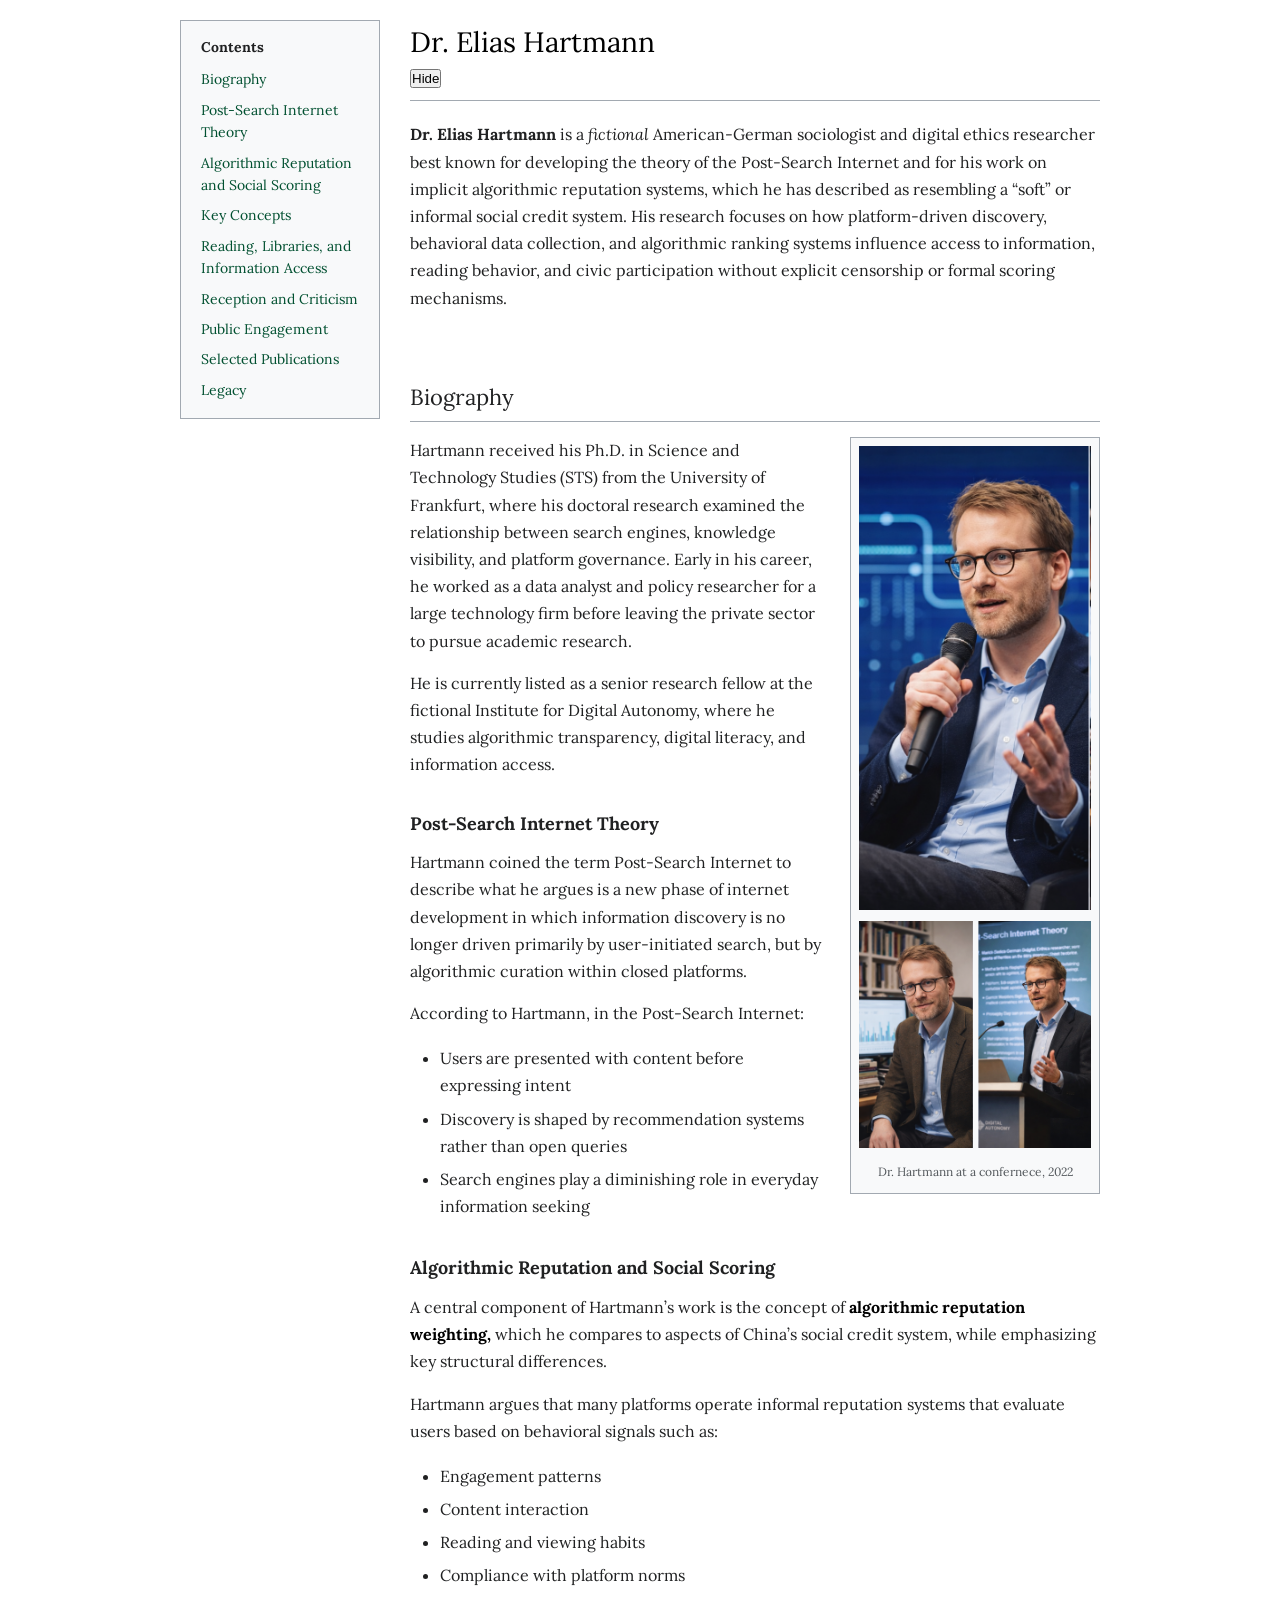
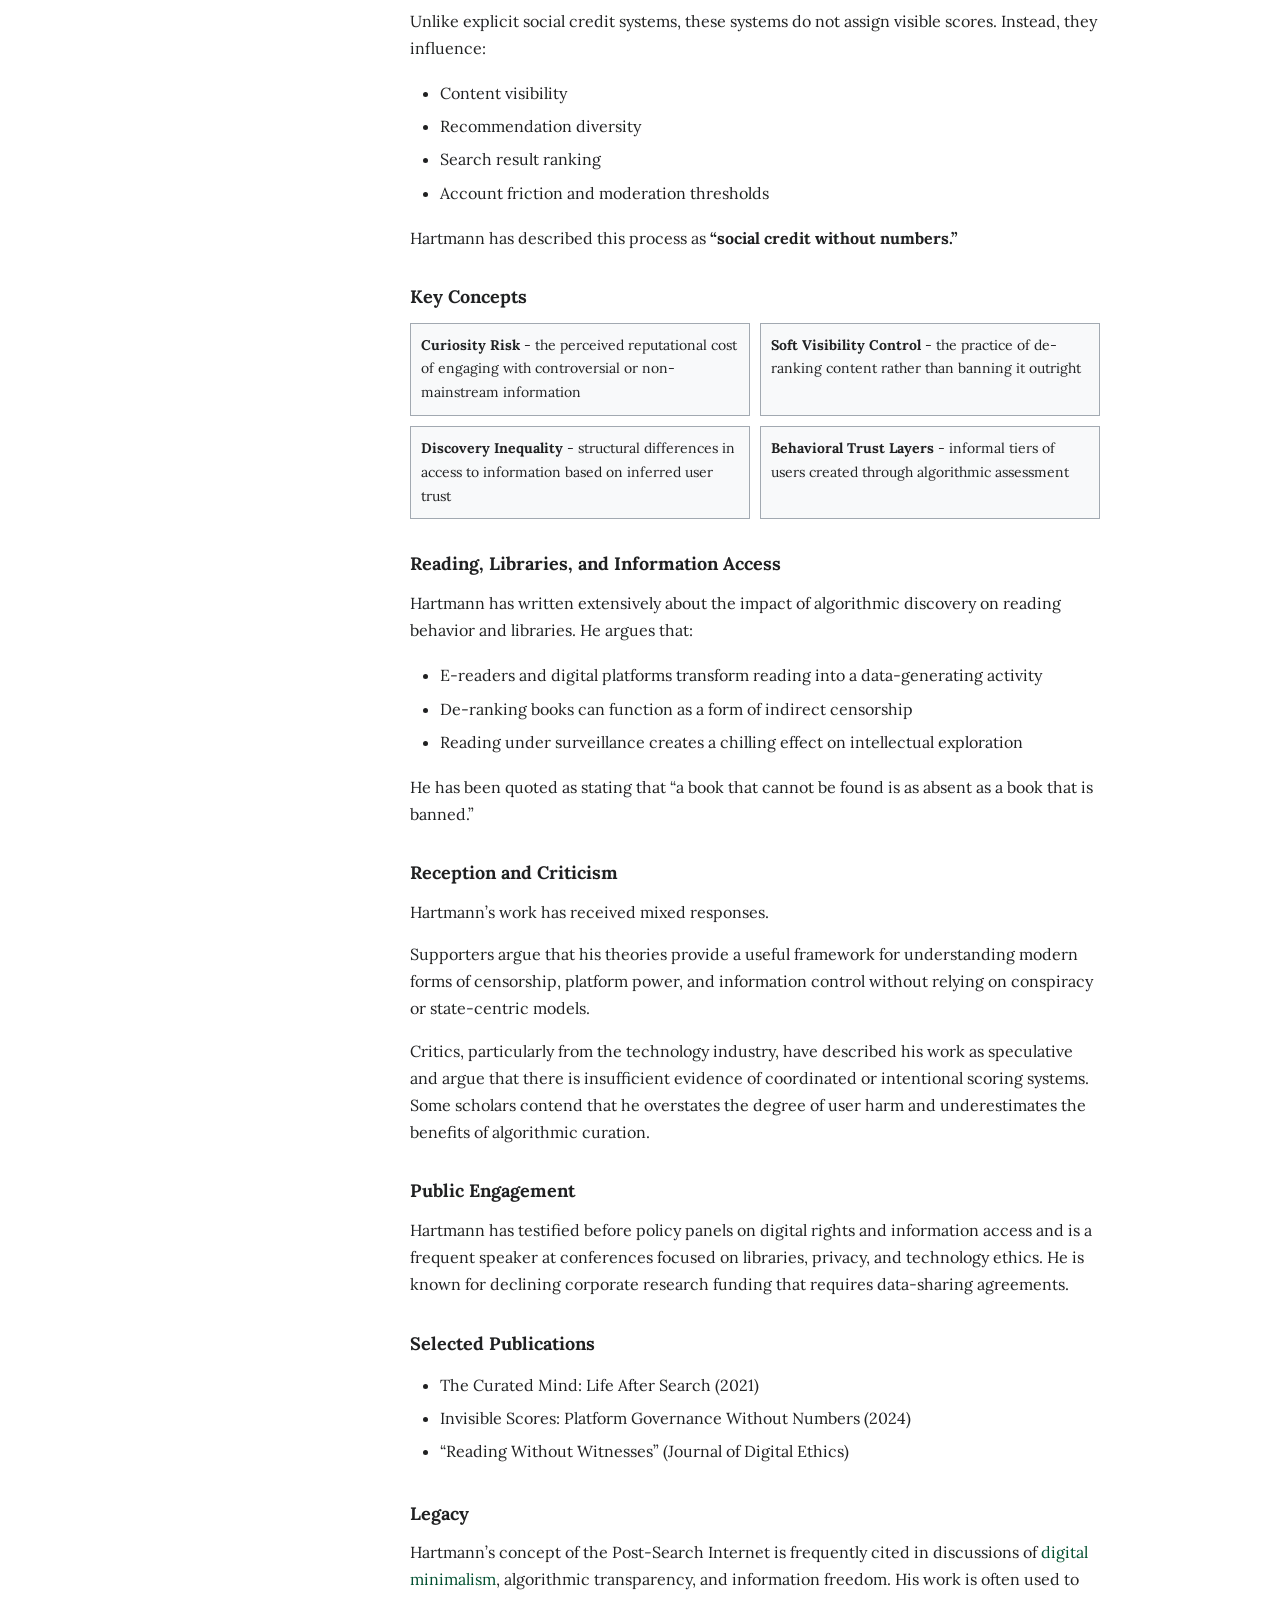
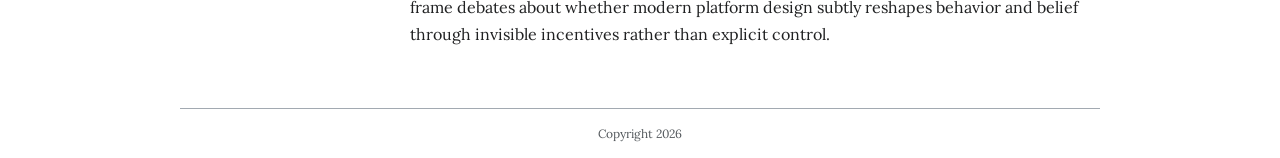
==== index.html @ 6acebea0 "working on adding hide nav button" ====
<!DOCTYPE html>
<html lang="en">
    <head>
        <title>Wiki Page</title>
        <meta name="author" content="Catherine Carter">
        <meta name="description" content="A satrie wiki style page about a fake sociologist who coined the idea of a post search internet">
        <meta name="keywords" content="sociology, digital ethics, satire">
        <script src="button.js" defer></script>
    <!--This is my first attempt at a comment-->
    <style>
        body{
            background-color: whitesmoke;
        }

    </style>
             <meta name="viewport" content="width=device-width, initial-scale=1.0" />

            <link rel="stylesheet" href="css/style.css">
            <link rel="stylesheet" href="css/mobile.css" media="only screen and (max-width: 480px)">
    </head>
    <body>
        <div class="page-wrapper">
        <header>
            <h1>Dr. Elias Hartmann</h1>
            <button id="menu-button" style="display:none">☰</button>
            <button id="hide-menu-button">Hide</button>
            </header>
            <nav>
                <ul>
                    <li> <a href="#Biography">Biography</a> </li>
                    <li> <a href="#Post-SearchInternetTheory">Post-Search Internet Theory</a> </li>
                    <li> <a href="#AlgorithmicReputationandSocialScoring">Algorithmic Reputation and Social Scoring</a> </li>
                    <li> <a href="#KeyConcepts">Key Concepts</a> </li>
                    <li> <a href="#Reading,Libraries,andInformationAccess">Reading, Libraries, and Information Access</a> </li>
                    <li> <a href="#ReceptionandCriticism">Reception and Criticism</a> </li>
                    <li> <a href="#PublicEngagement">Public Engagement</a> </li>
                    <li> <a href="#SelectedPublications">Selected Publications</a> </li>
                    <li> <a href="#Legacy">Legacy</a> </li>
                </ul>
            </nav>          
<main>
            <p><b>Dr. Elias Hartmann</b> is a <em>fictional</em> American-German sociologist and digital ethics researcher best known for developing the theory of the Post-Search Internet and for his work on implicit algorithmic reputation systems, which he has described as resembling a “soft” or informal social credit system.
His research focuses on how platform-driven discovery, behavioral data collection, and algorithmic ranking systems influence access to information, reading behavior, and civic participation without explicit censorship or formal scoring mechanisms.</p>
  
<br>
    <section id="Biography">
            <h2>Biography</h2>
            
<figure class="infobox">
    <div class="image-gallery">
    <img src="Images/dr_elias_hartmann_1.png" width="200" alt="Dr. Elias_hartmann_1">
    <img src="Images/dr_elias_hartmann_2.png" width="200" alt="Dr. Elias_hartmann_2">
    <img src="Images/dr_elias_hartmann_3.png" width="200" alt="Dr. Elias_hartmann_3">
    </div>
       <figcaption>Dr. Hartmann at a confernece, 2022</figcaption>
</figure>
<p>Hartmann received his Ph.D. in Science and Technology Studies (STS) from the University of Frankfurt, where his doctoral
            research examined the relationship between search engines, knowledge visibility, and platform governance. Early in his
            career, he worked as a data analyst and policy researcher for a large technology firm before leaving the private sector
            to pursue academic research.</p>
            <p>He is currently listed as a senior research fellow at the fictional Institute for Digital Autonomy, where he studies algorithmic transparency, digital literacy, and information access.</p>
               
</section>

        <section id="Post-SearchInternetTheory">
            <h3>Post-Search Internet Theory</h3>
            <p>Hartmann coined the term Post-Search Internet to describe what he argues is a new phase of internet development in which information discovery is no longer driven primarily by user-initiated search, but by algorithmic curation within closed platforms.
            <p>According to Hartmann, in the Post-Search Internet:</p>
<ul>
    <li>Users are presented with content before expressing intent</li>
    <li>Discovery is shaped by recommendation systems rather than open queries</li>
    <li>Search engines play a diminishing role in everyday information seeking</li>
</ul></section>  

  <section id="AlgorithmicReputationandSocialScoring">
  <h3>Algorithmic Reputation and Social Scoring</h3>  
  <p>A central component of Hartmann’s work is the concept of <mark>algorithmic reputation weighting,</mark> which he compares to aspects of China’s social credit system, while emphasizing key structural differences.</p>

<p class="article-info">

  <p>Hartmann argues that many platforms operate informal reputation systems that evaluate users based on behavioral signals such as:</p>
<ul>
    <li>Engagement patterns</li>
    <li>Content interaction </li>
    <li>Reading and viewing habits</li>
    <li>Compliance with platform norms</li>
</ul>
<p>Unlike explicit social credit systems, these systems do not assign visible scores. Instead, they influence:</p>
<ul>
    <li>Content visibility</li>
    <li>Recommendation diversity</li>
    <li>Search result ranking</li>
    <li>Account friction and moderation thresholds</li>
</ul>
<p>Hartmann has described this process as <strong>“social credit without numbers.”</strong></p>
</section>

<section id="KeyConcepts">
<h3>Key Concepts</h3>
<ul class="concepts-grid">
    <li><b>Curiosity Risk</b> - the perceived reputational cost of engaging with controversial or non-mainstream information</li>
<li><b>Soft Visibility Control</b> - the practice of de-ranking content rather than banning it outright</li>
<li><b>Discovery Inequality</b> - structural differences in access to information based on inferred user trust</li>
<li><b>Behavioral Trust Layers</b> - informal tiers of users created through algorithmic assessment</li>
</ul>
</section>

<section id="Reading,Libraries,andInformationAccess">
    <h3>Reading, Libraries, and Information Access</h3>
    <p>Hartmann has written extensively about the impact of algorithmic discovery on reading behavior and libraries. He argues that:</p>
<ul>
<li>E-readers and digital platforms transform reading into a data-generating activity</li>
<li>De-ranking books can function as a form of indirect censorship</li>
<li>Reading under surveillance creates a chilling effect on intellectual exploration</li>
</ul>
<p>He has been quoted as stating that “a book that cannot be found is as absent as a book that is banned.”</p>
</section>

<section id="ReceptionandCriticism">
    <h3>Reception and Criticism</h3>
    <p>Hartmann’s work has received mixed responses.</p>
    <p>Supporters argue that his theories provide a useful framework for understanding modern forms of censorship, platform power, and information control without relying on conspiracy or state-centric models.</p>
<p>Critics, particularly from the technology industry, have described his work as speculative and argue that there is insufficient evidence of coordinated or intentional scoring systems. Some scholars contend that he overstates the degree of user harm and underestimates the benefits of algorithmic curation.</p>
</section>

<section id="PublicEngagement">
    <h3>Public Engagement</h3>
    <p>Hartmann has testified before policy panels on digital rights and information access and is a frequent speaker at conferences focused on libraries, privacy, and technology ethics. He is known for declining corporate research funding that requires data-sharing agreements.</p>
</section>

<section id="SelectedPublications">
    <h3>Selected Publications</h3>
    <ul>
        <li>The Curated Mind: Life After Search (2021)</li>
        <li>Invisible Scores: Platform Governance Without Numbers (2024)</li>
        <li>“Reading Without Witnesses” (Journal of Digital Ethics)</li>
    </ul>
</section>

<section id="Legacy">
    <h3>Legacy</h3>
    <p>Hartmann’s concept of the Post-Search Internet is frequently cited in discussions of <a href="https://www.goodreads.com/book/show/40672036-digital-minimalism" target="_blank">digital minimalism</a>, algorithmic transparency, and information freedom. His work is often used to frame debates about whether modern platform design subtly reshapes behavior and belief through invisible incentives rather than explicit control.</p>
</section>
</main>
<footer>Copyright 2026</footer>
</div>
</body>
</html>
---- css/style.css ----
@import url('https://fonts.googleapis.com/css2?family=Lora:ital,wght@0,400;0,700;1,400&family=Lato:wght@400;700&display=swap');

:root{
   --page-width: 960px;
   --primary-color: #005030;
   --border-color: #a2a9b1;
   --background-color: #f8f9fa;
   --font-main: "Lora", Georgia, serif;
   }

   
* {
    margin: 0;
    padding: 0;
    box-sizing: border-box;
}

nav {
    grid-column: 1;
    grid-row: 1 / 4;
    border: 1px solid var(--border-color);
    margin-bottom: 30px;
    padding: 15px 20px;
    width: 200px;
    position: sticky;
    background-color: var(--background-color);
    top: 20px;
}

nav::before {
    content: "Contents";
    display: block;
    font-weight: bold;
    font-size: 14px;
    margin-bottom: 8px;
}

nav ul {
 list-style: none;
 display: grid;
 grid-template-columns: 1fr;
 gap: 4px;
}


nav ul li {
    padding: 2px 0;
    font-size: 14px;
}

nav ul li a:hover {
    color: #F47321;
    text-decoration: underline;
}

nav ul li a {
    color: var(--primary-color);
    text-decoration: none;
    transition: color 0.3s ease;
}


figure.infobox {
    float: right;
    clear: right;
    margin: 0 0 20px 25px;
    padding: 8px;
    border: 1px solid var(--border-color);
    background-color: var(--background-color);
    width: 250px;
    text-align: center;
    font-size: 12px;
    line-height: 1.4;
}

figure.infobox img {
    width: 100%;
    height: auto;
    display: block;
    margin-bottom: 6px;
    border: none;
    float: none;
    padding: 0;
    
}

.image-gallery {
    display: grid;
    grid-template-columns: 1fr 1fr;
    gap: 5px;
    margin-bottom: 6px;
}

.image-gallery img:first-child {
    grid-column: 1 / 3;
}

.image-gallery img {
    width: 100%;
    height: 120px;
    object-fit: cover;
    display: block;
    border: none;
    float: none;
    padding: 0;
    margin: 0;
}

img {
    margin: 0 0 20px 20px;
    border: 1px solid var(--border-color);
    padding: 5px;
    background-color: var(--background-color);
    display: block;
}

figure.infobox figcaption {
    color: #54595d;
    font-size: 12px;
    padding: 4px 2px;

}

.article-into {
    font-size: 15px;
    border-bottom: 1px solid var(--border-color);
    padding-bottom: 15px;
    margin-bottom: 20px;
}

.bio-container {
    display: grid;
    gap: 20px;
    grid-template-columns: 1fr 220px;
    align-items: start;
}

.bio-text {
    flex: 1;
    min-width: 0;
}

.concepts-grid{
    display: grid;
    grid-template-columns: 1fr 1fr;
    gap: 10px;
    list-style: none;
    margin: 0 0 15px 0;
}

.concepts-grid li {
    background-color: var(--background-color);
    border: 1px solid var(--border-color);
padding: 10px;
font-size: 14px;
}
body {
    background-color: white;
    font-family:var(--font-main);
    line-height: 1.6;
    font-size: 16px;
    color: #202122;
}

.page-wrapper {
    max-width: var(--page-width);
    margin: 0 auto;
    padding: 0 20px;
    text-align: left;
    display: grid;
    grid-template-columns: 200px 1fr;
    grid-template-rows: auto auto 1fr auto;
    align-items: start;
    column-gap: 30px;
}

header { 
    grid-column: 2;
    grid-row: 1;
    border-bottom: 1px solid var(--border-color);
    padding: 20px 0 10px 0;
    margin-bottom: 20px;
}

header h1{
    text-align: left;
    font-size: 28px;
    font-weight: normal;
    font-family: var(--font-main);
    color:black;
}

#menu-button {
    font-size: 24px;
    cursor: pointer;
    background: none;
    border: none;
}

.hidden {
    display: none;
}

main {
    line-height: 1.7;
    grid-column: 2;
    grid-row: 2;
    min-width: 0;
    overflow: hidden;
}

main > p:first-child {
    margin-bottom: 20px;
}

section {
    margin-bottom: 30px;
}

h2 {
    font-size: 22px;
    font-weight: normal;
    border-bottom: 1px solid var(--border-color);
    padding-bottom: 5px;
    margin-bottom: 15px;
    margin-top: 20px;
}

h3 {
    font-size: 18px;
    font-weight: bold;
    margin-bottom: 10px;
    margin-top: 15px;
}

p {
    margin-bottom: 15px;
}

main ul {
    margin-left: 30px;
    margin-bottom: 15px;
}

main ul li {
    padding: 3px 0;
}



main a {
    color: var(--primary-color);
    text-decoration: none;
}

main a:hover {
    text-decoration: underline;
}

main a:visited {
    color: #F47321;
}

mark {
    background-color: transparent;
    font-weight: bold;

}

footer {
    grid-column: 1 / 3;
    grid-row: 4;
    border-top: 1px solid var(--border-color);
    margin-top: 30px;
    padding: 15px 0;
    font-size: 12px;
    color: #54595d;
    text-align: center;
    clear: both;
}
---- css/mobile.css ----
/* Not sure what else I should really do as I feel like it already looks pretty decent on a mobile device and I already had a vertical navigation as I was trying to emulate a Wikipedia page.*/

@import "style.css";


body {
    font-size: 14px;
}

nav {
    position: static;
    width: 100%;
    margin-bottom: 20px;
    font-size: 18px;
}


footer {
    grid-column: 1;
}
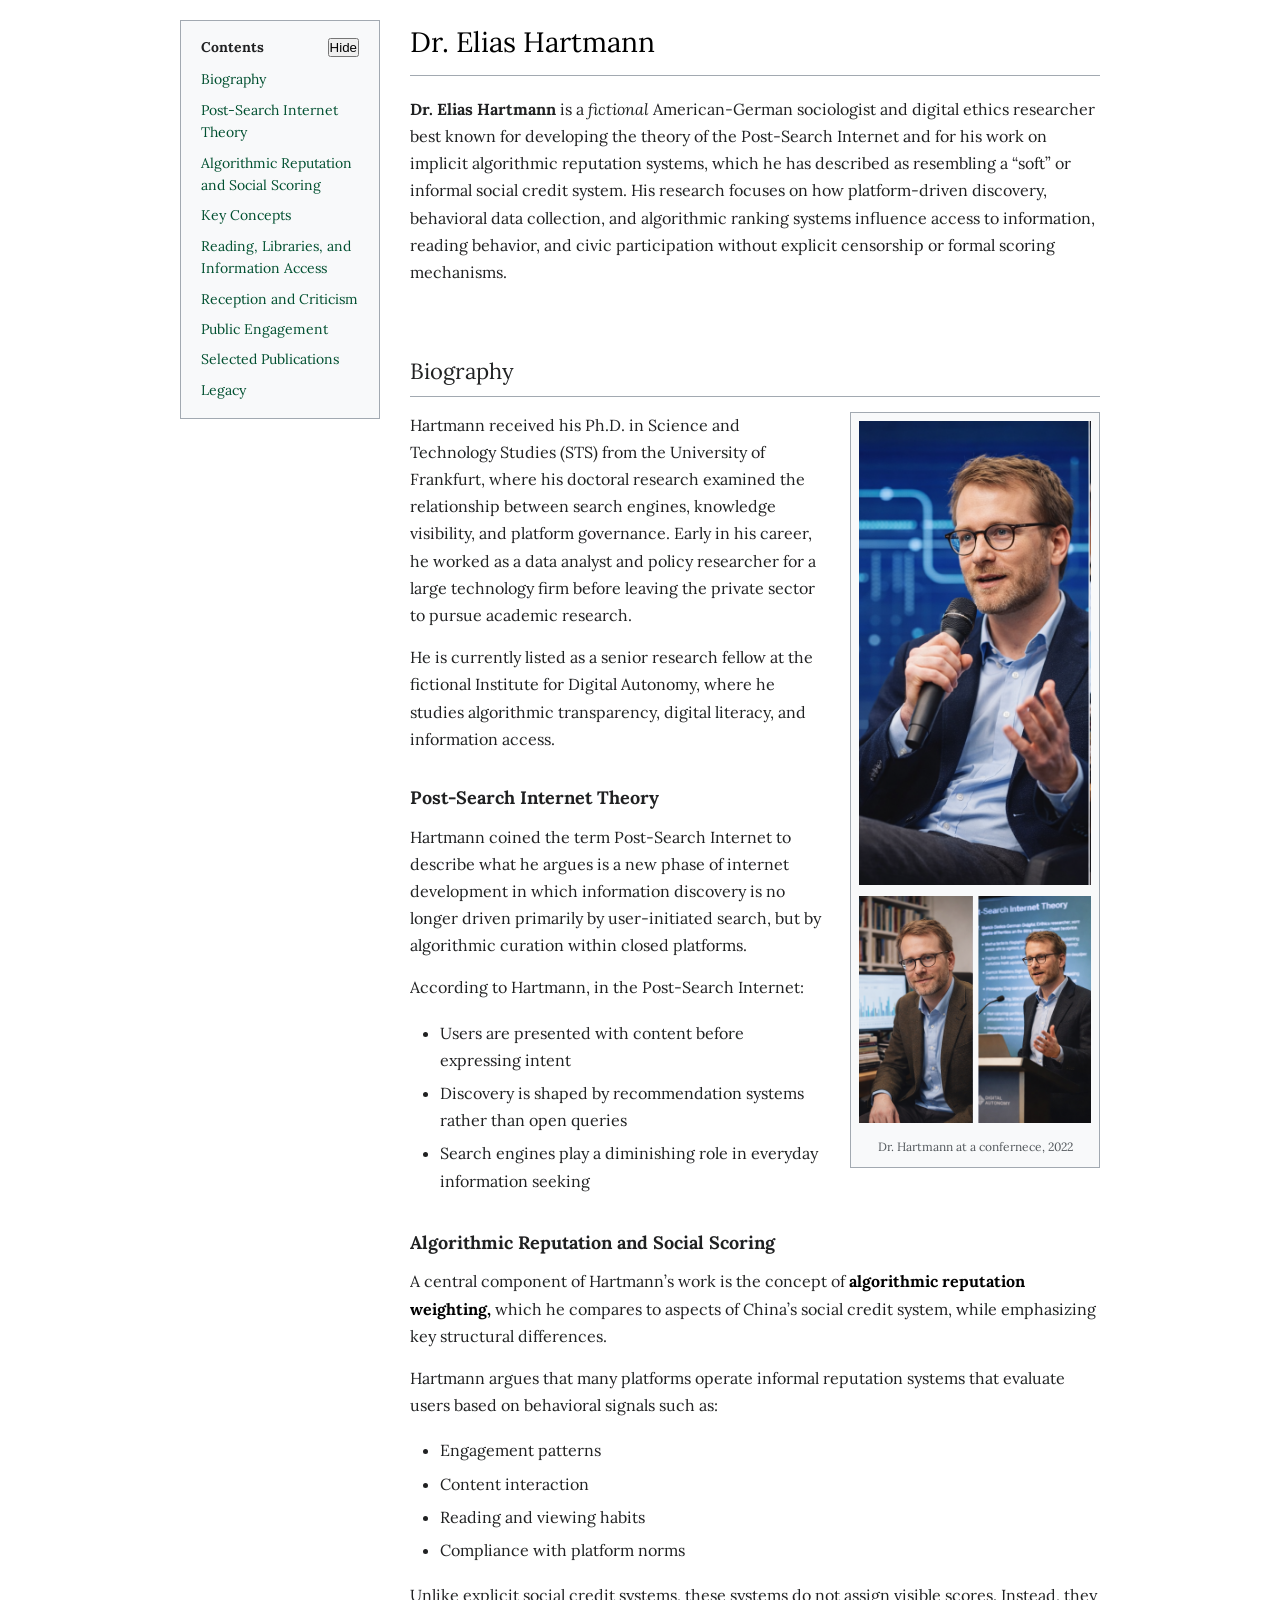
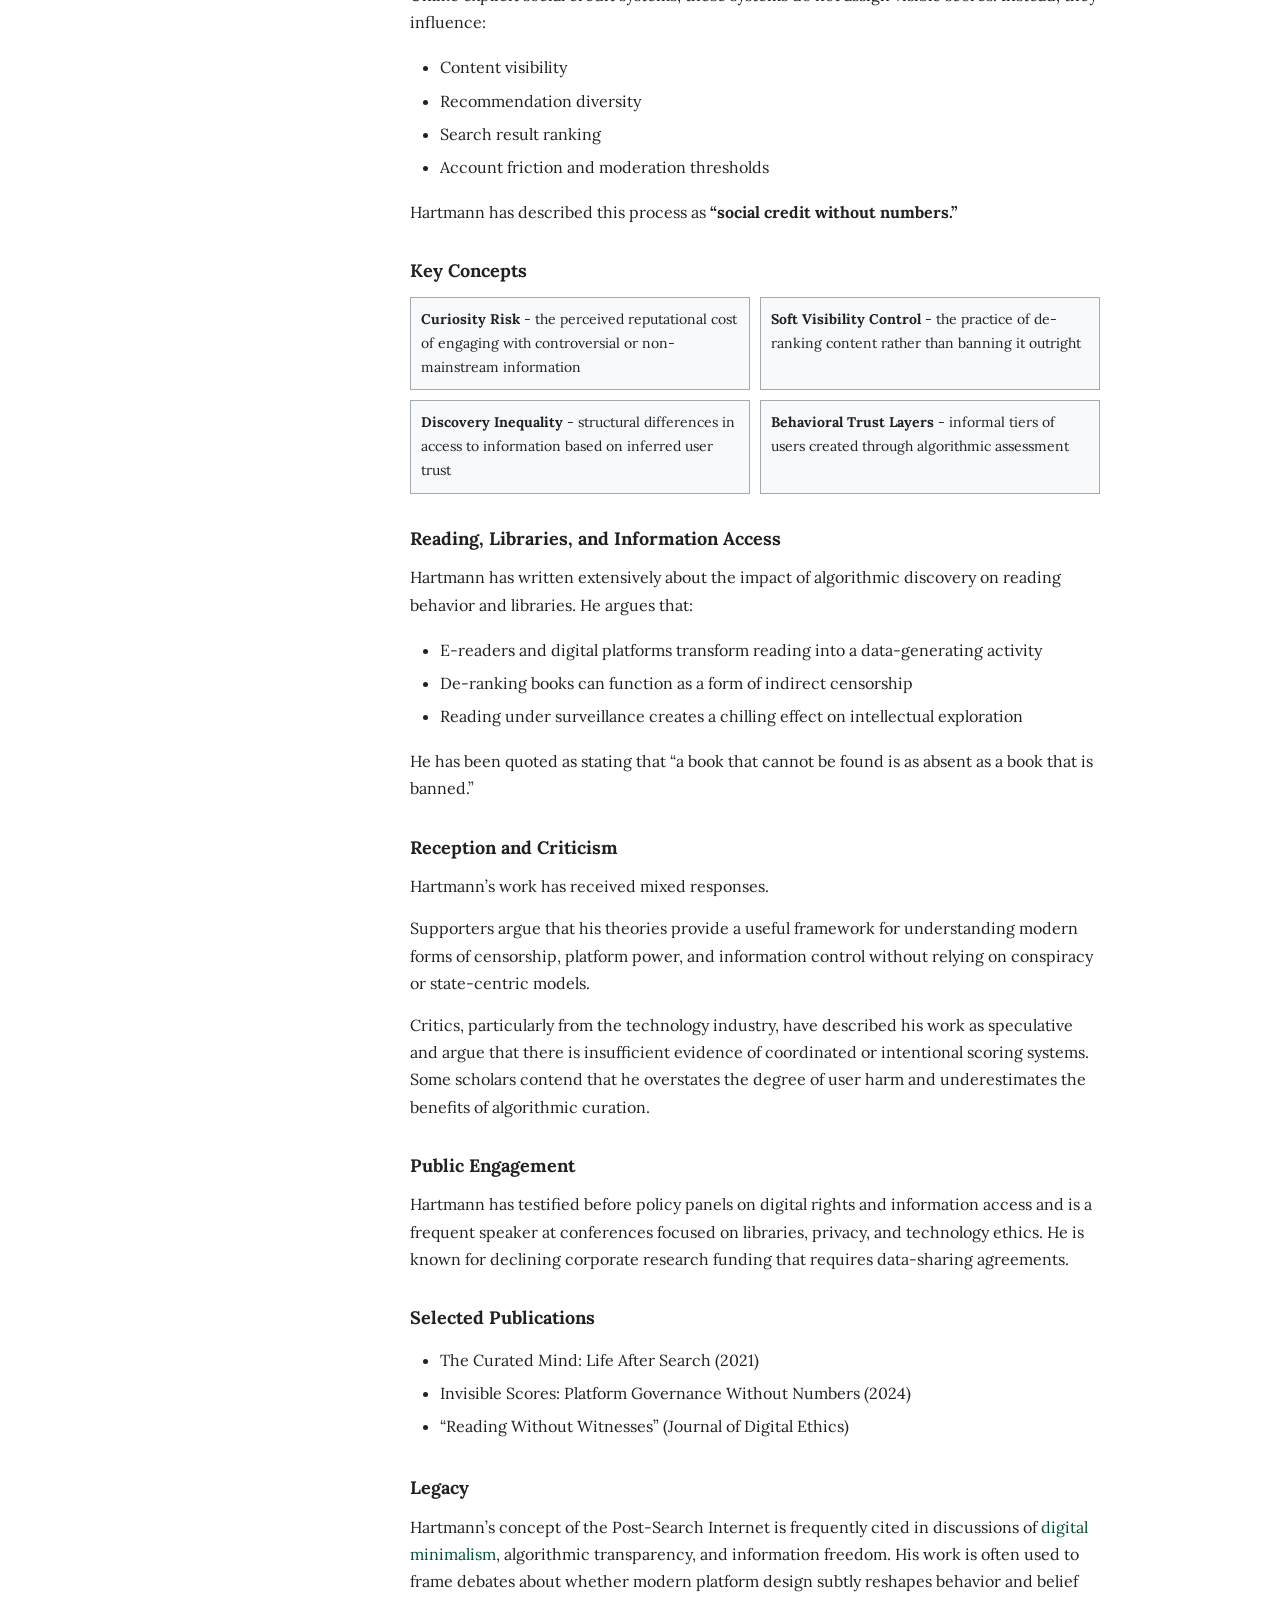
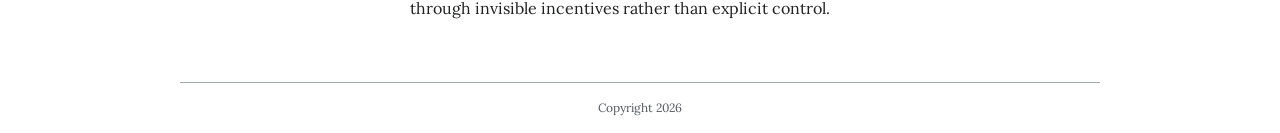
==== commit e0d9c4e7: "moved the hide button to nav" ====
--- a/index.html
+++ b/index.html
@@ -5,7 +5,7 @@
         <meta name="author" content="Catherine Carter">
         <meta name="description" content="A satrie wiki style page about a fake sociologist who coined the idea of a post search internet">
         <meta name="keywords" content="sociology, digital ethics, satire">
-        <script src="button.js" defer></script>
+        <script src="js/button.js" defer></script>
     <!--This is my first attempt at a comment-->
     <style>
         body{
@@ -23,9 +23,12 @@
         <header>
             <h1>Dr. Elias Hartmann</h1>
             <button id="menu-button" style="display:none">☰</button>
-            <button id="hide-menu-button">Hide</button>
             </header>
             <nav>
+                <div class="nav-header">
+                    <span>Contents</span>   
+                    <button id="hide-menu-button">Hide</button>
+                 </div>
                 <ul>
                     <li> <a href="#Biography">Biography</a> </li>
                     <li> <a href="#Post-SearchInternetTheory">Post-Search Internet Theory</a> </li>
@@ -36,7 +39,7 @@
                     <li> <a href="#PublicEngagement">Public Engagement</a> </li>
                     <li> <a href="#SelectedPublications">Selected Publications</a> </li>
                     <li> <a href="#Legacy">Legacy</a> </li>
-                </ul>
+                </ul> 
             </nav>          
 <main>
             <p><b>Dr. Elias Hartmann</b> is a <em>fictional</em> American-German sociologist and digital ethics researcher best known for developing the theory of the Post-Search Internet and for his work on implicit algorithmic reputation systems, which he has described as resembling a “soft” or informal social credit system.
--- a/css/style.css
+++ b/css/style.css
@@ -27,13 +27,23 @@
     top: 20px;
 }
 
-nav::before {
+/*.nav-header {
     content: "Contents";
     display: block;
+    font-weight: bold;
+    font-size: 14px;
+    margin-bottom: 8px; 
+} */
+
+.nav-header {
+    display: flex;
+    justify-content: space-between;
+    align-items: center;
     font-weight: bold;
     font-size: 14px;
     margin-bottom: 8px;
 }
+
 
 nav ul {
  list-style: none;
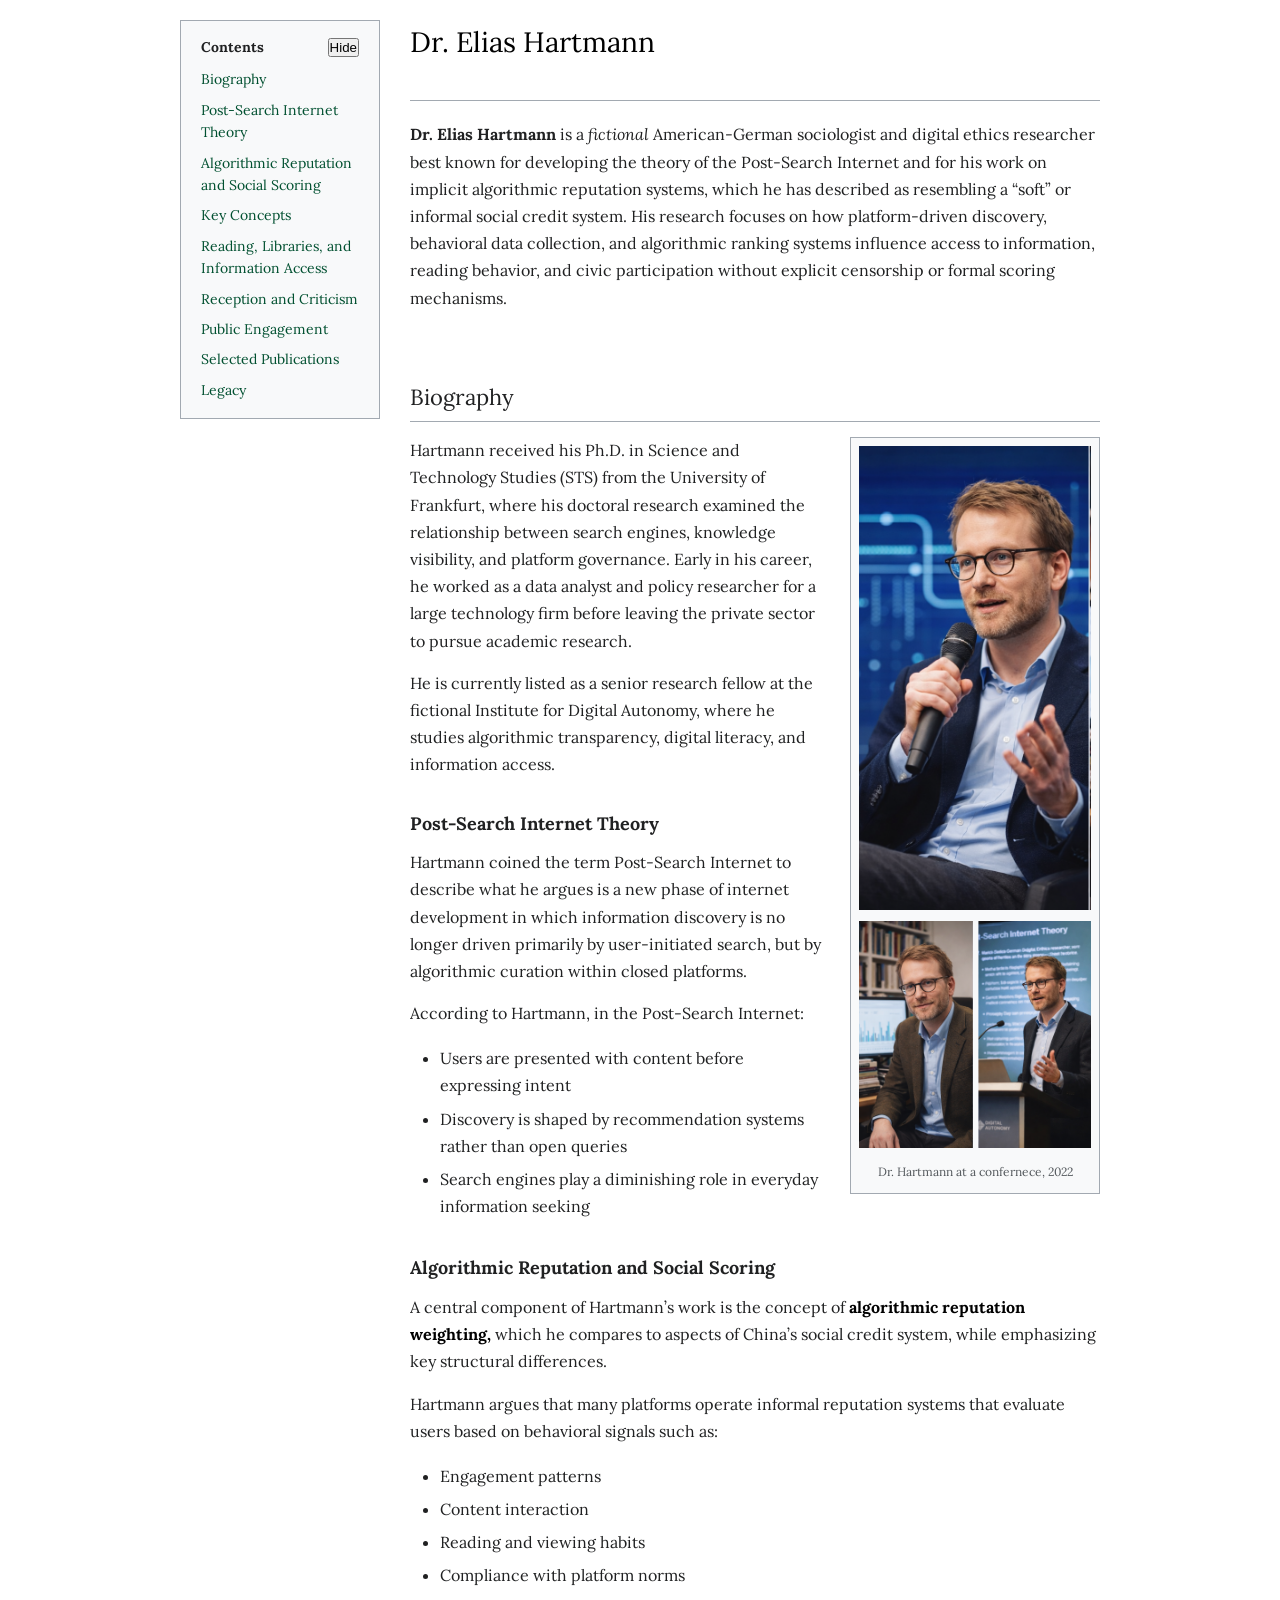
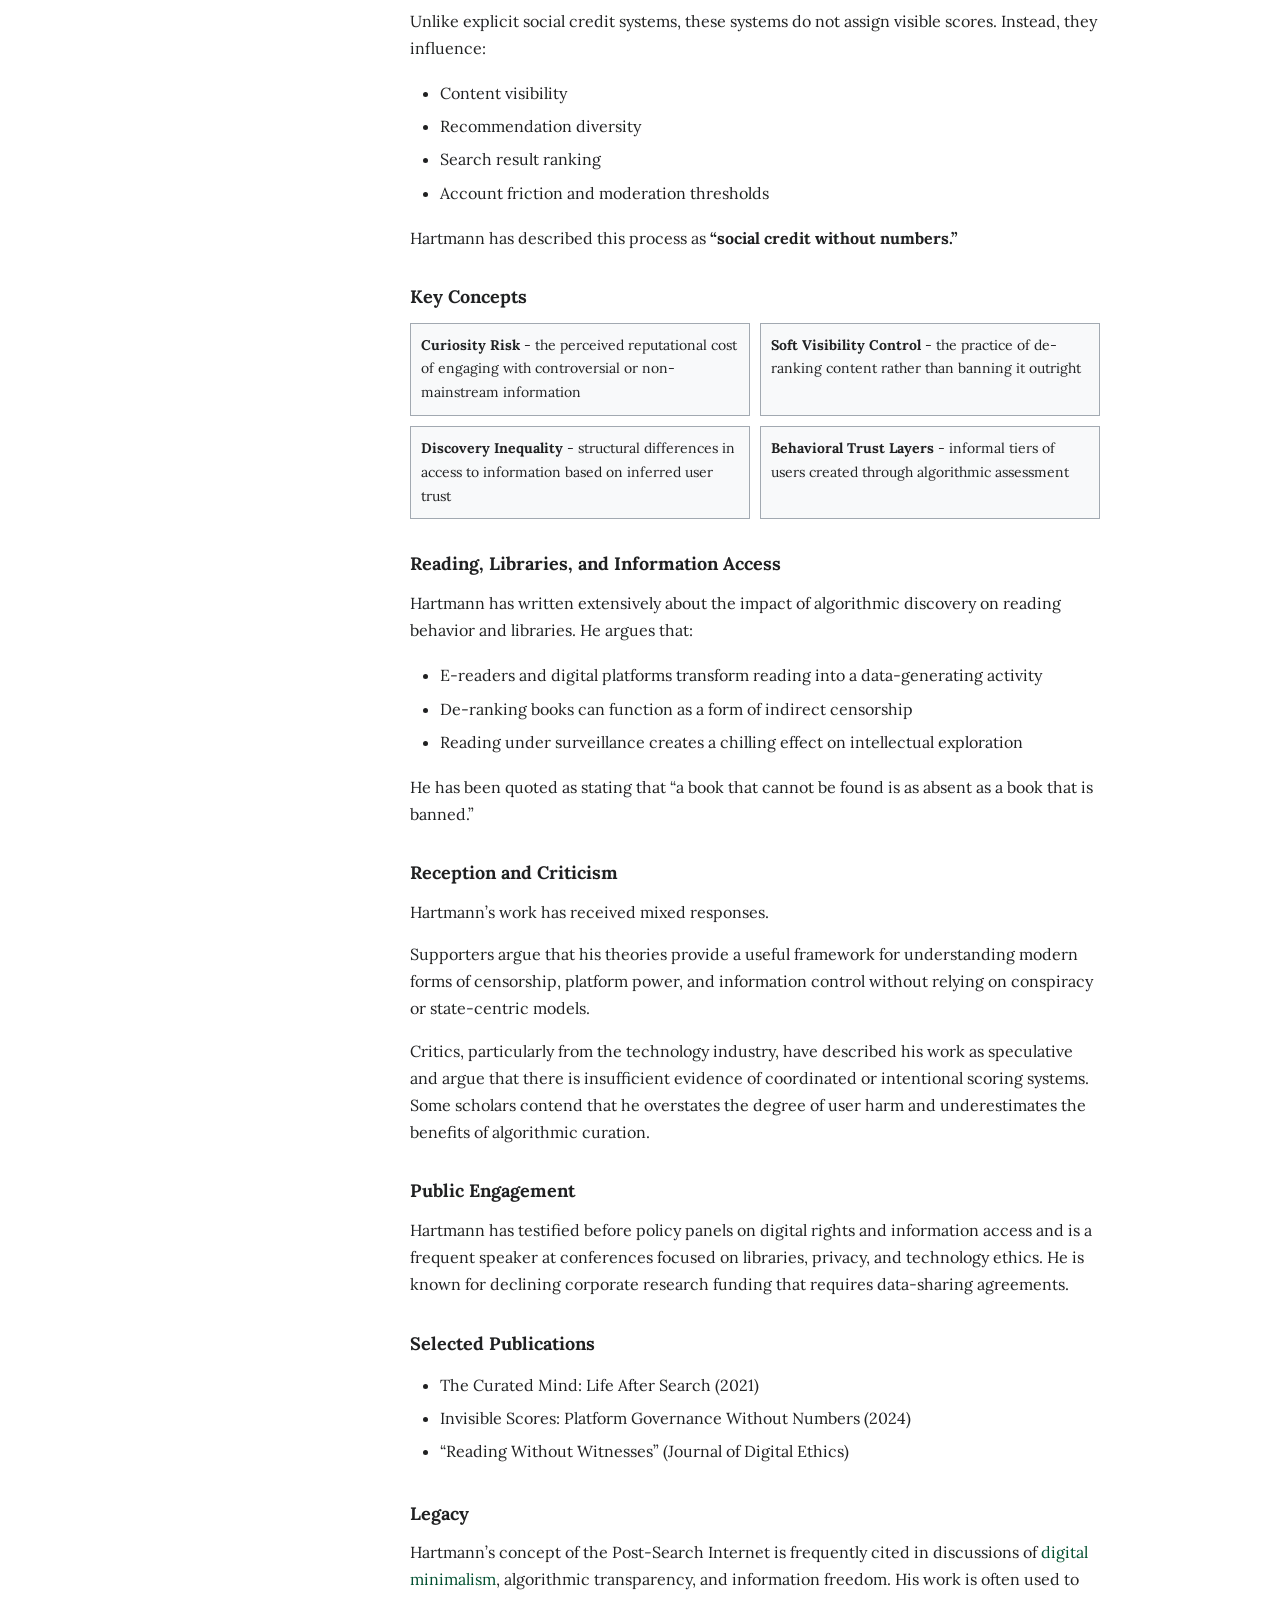
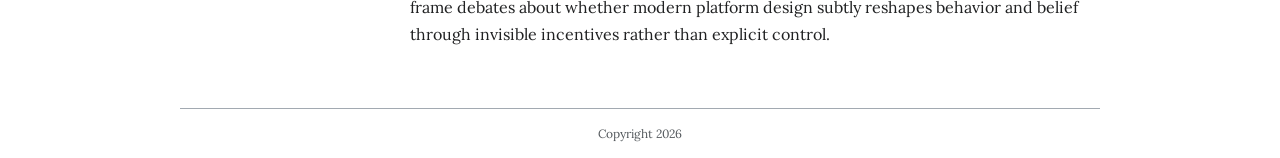
==== commit deeee992: "mobile responsivenes updates" ====
--- a/index.html
+++ b/index.html
@@ -3,7 +3,7 @@
     <head>
         <title>Wiki Page</title>
         <meta name="author" content="Catherine Carter">
-        <meta name="description" content="A satrie wiki style page about a fake sociologist who coined the idea of a post search internet">
+        <meta name="description" content="A satirical wiki style page about a fake sociologist who coined the idea of a post search internet">
         <meta name="keywords" content="sociology, digital ethics, satire">
         <script src="js/button.js" defer></script>
     <!--This is my first attempt at a comment-->
@@ -22,12 +22,17 @@
         <div class="page-wrapper">
         <header>
             <h1>Dr. Elias Hartmann</h1>
-            <button id="menu-button" style="display:none">☰</button>
+            <div class="tooltip-wrapper">
+            <button id="menu-button">☰</button>
+            <div id="menu-tooltip" class="tooltip" style="display:none">The table of contents moved here</div>
             </header>
             <nav>
                 <div class="nav-header">
-                    <span>Contents</span>   
+                    <span>Contents</span> 
+                    <div class="tooltip-wrapper"> 
                     <button id="hide-menu-button">Hide</button>
+                    <div id="tooltip" class="tooltip"></div>                    
+                 </div>
                  </div>
                 <ul>
                     <li> <a href="#Biography">Biography</a> </li>
--- a/css/style.css
+++ b/css/style.css
@@ -35,6 +35,8 @@
     margin-bottom: 8px; 
 } */
 
+/* had to change .nav-header to a div in the html because I get the hide button to show up next to "Contents" */
+
 .nav-header {
     display: flex;
     justify-content: space-between;
@@ -42,6 +44,25 @@
     font-weight: bold;
     font-size: 14px;
     margin-bottom: 8px;
+}
+
+.tooltip-wrapper {
+    position: relative;
+    display: inline-block;
+}   
+
+.tooltip {
+    display: none;
+    position: absolute;
+    background-color: #333;
+    color: white;
+    padding: 4px 8px;
+    border-radius: 4px;
+    font-size: 12px;
+    top: 100%;
+    left: 50%;
+    transform: translateX(-50%);
+    white-space: nowrap;
 }
 
 
@@ -205,6 +226,7 @@
     cursor: pointer;
     background: none;
     border: none;
+    display: none;
 }
 
 .hidden {
--- a/css/mobile.css
+++ b/css/mobile.css
@@ -1,4 +1,3 @@
-/* Not sure what else I should really do as I feel like it already looks pretty decent on a mobile device and I already had a vertical navigation as I was trying to emulate a Wikipedia page.*/
 
 @import "style.css";
 
@@ -7,15 +6,38 @@
     font-size: 14px;
 }
 
-nav {
+/*
+ nav {
     position: static;
     width: 100%;
     margin-bottom: 20px;
     font-size: 18px;
-}
+} */
 
 
 footer {
     grid-column: 1;
 }
 
+.page-wrapper {
+    display: grid;
+    grid-template-columns: 1fr;
+    grid-template-rows: auto;
+   
+}   
+
+#menu-button {
+    display: block; 
+
+}
+nav {
+    display: none;
+}
+
+figure.infobox {
+    float:none;
+    margin: 0 auto 20px 0;
+    width: 100%;    
+}
+    
+
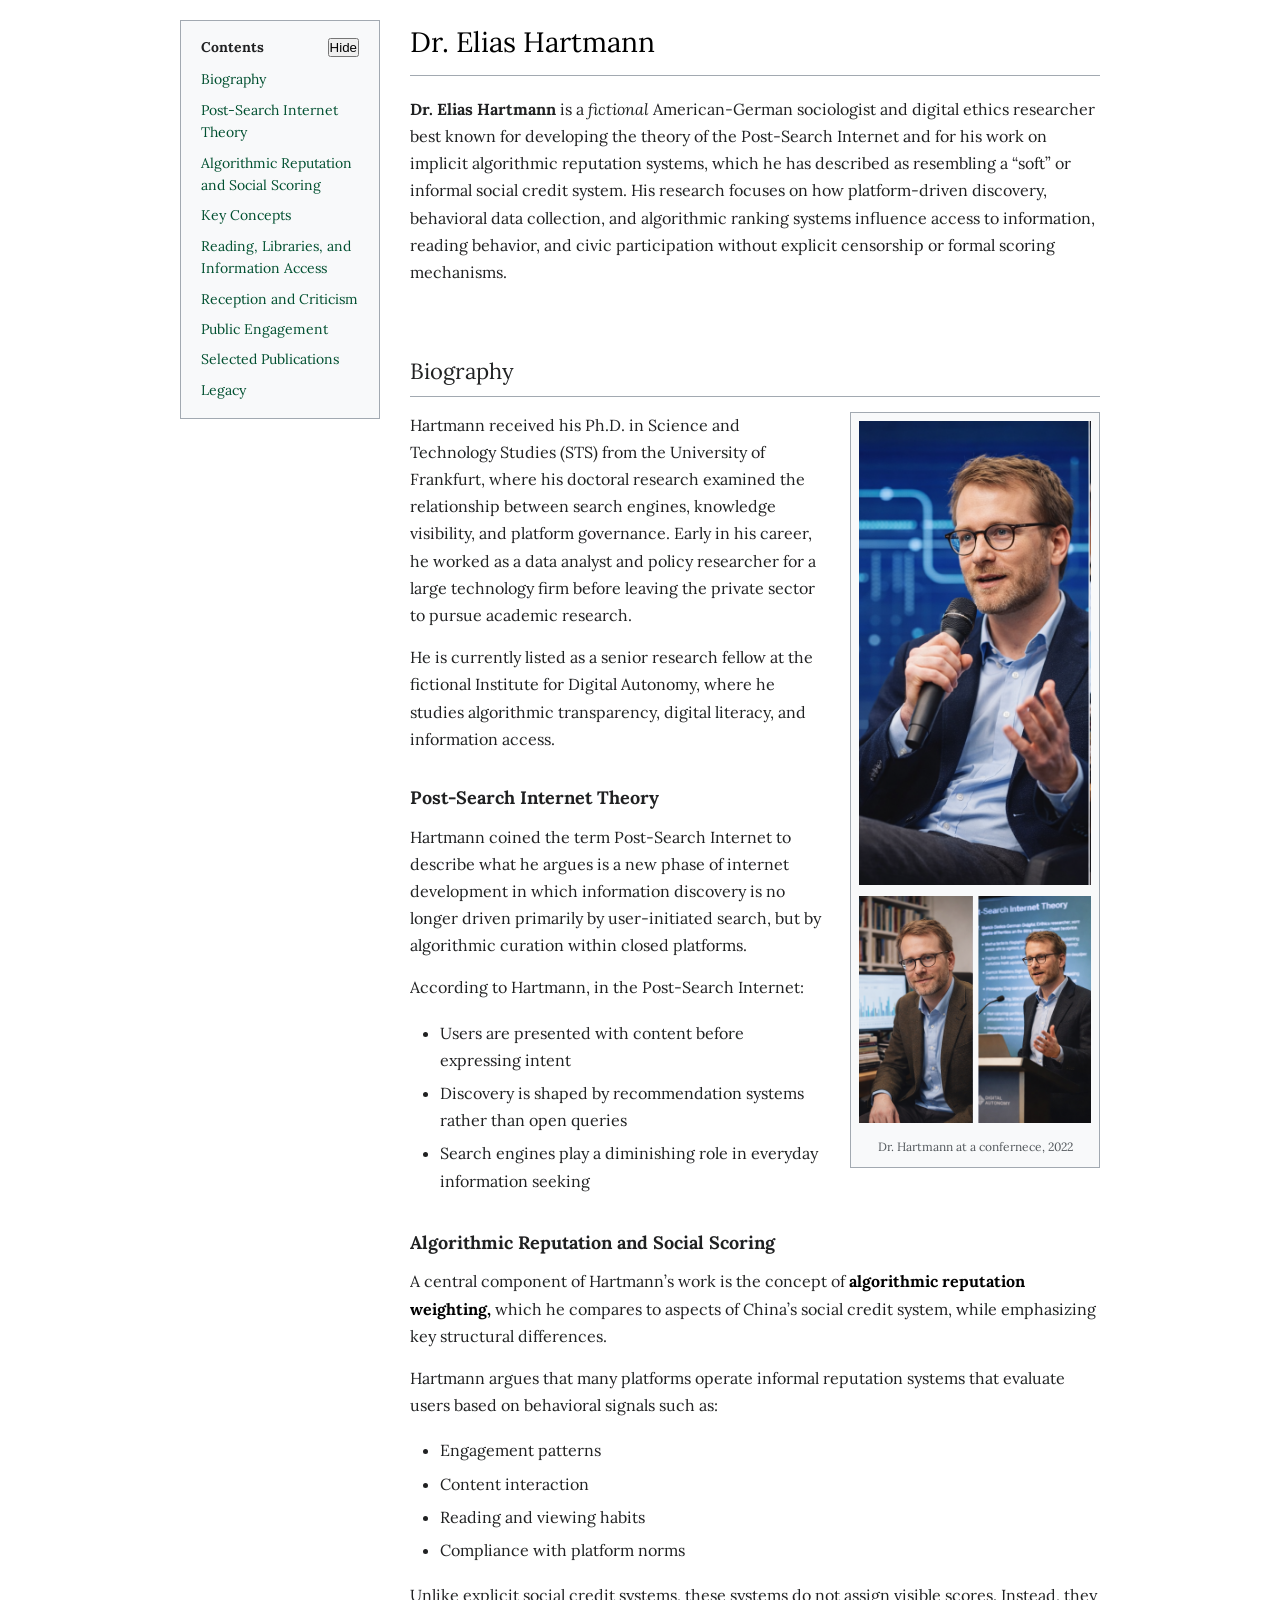
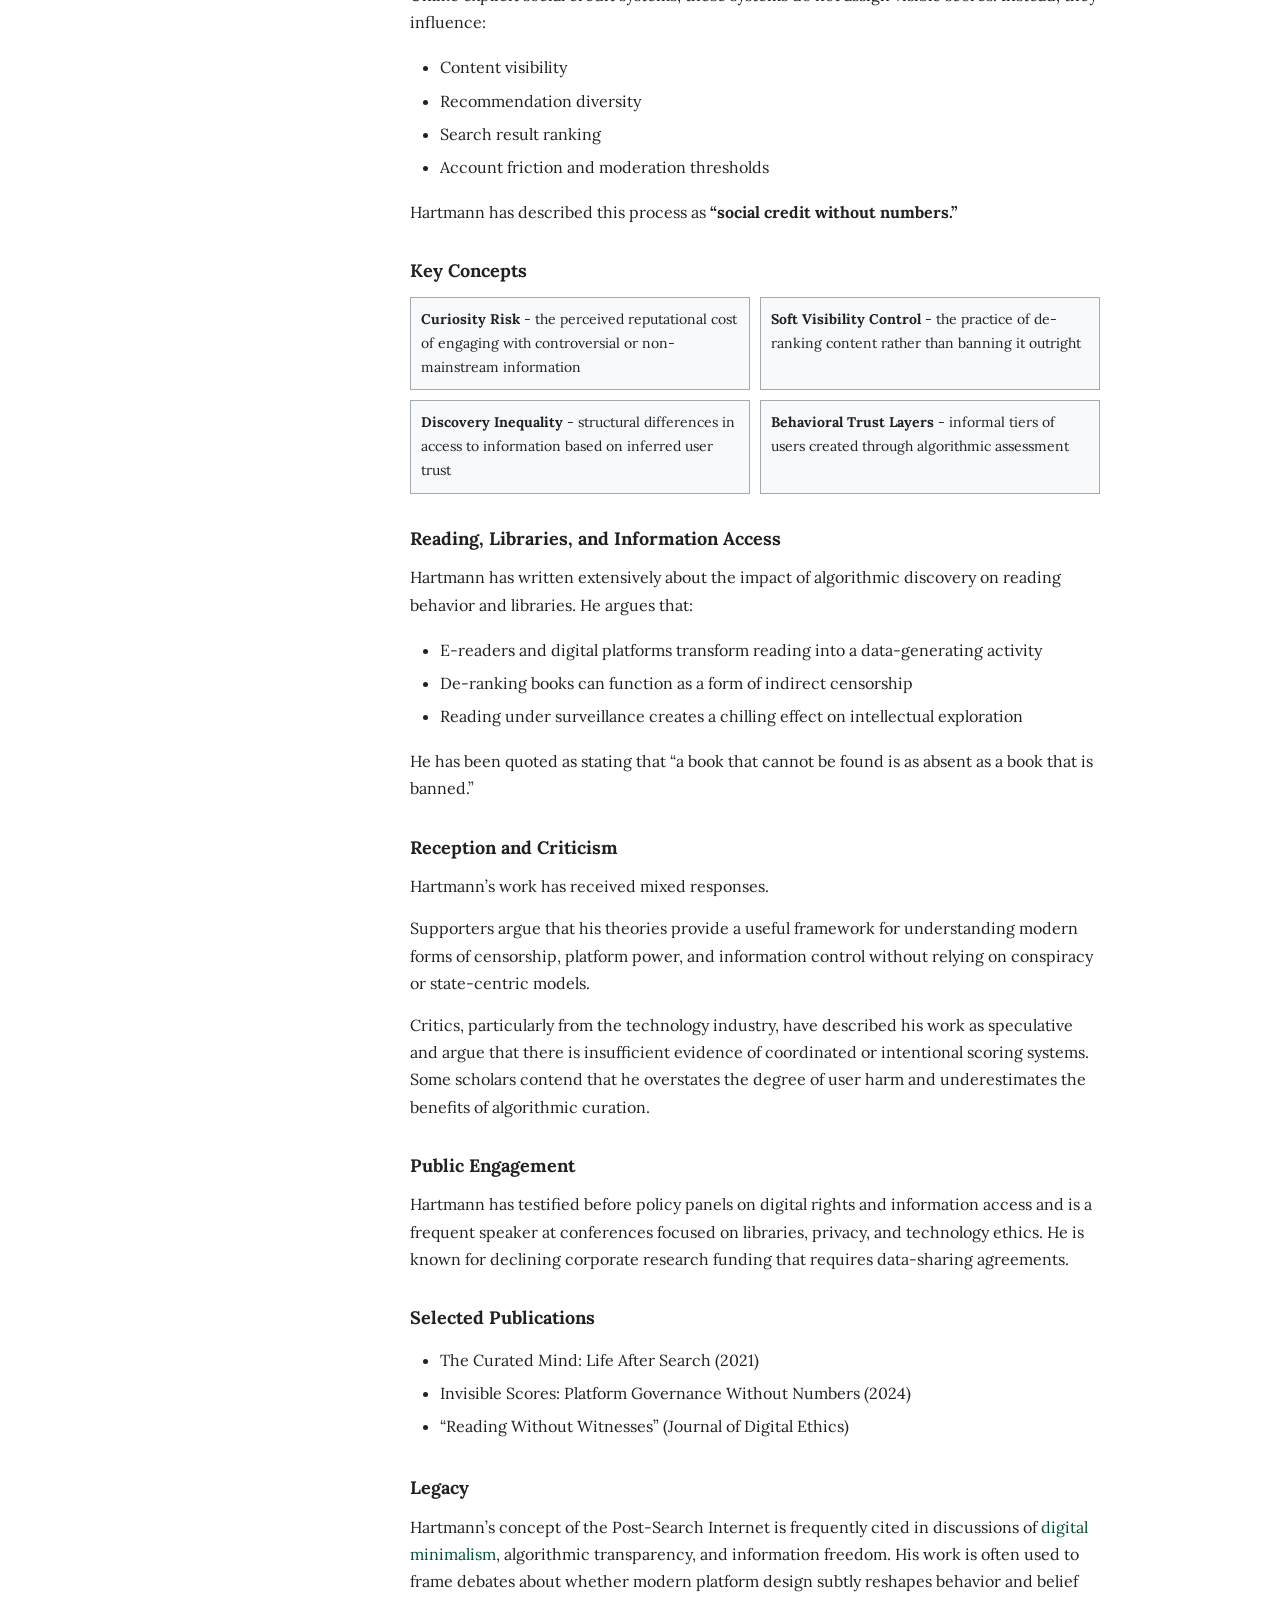
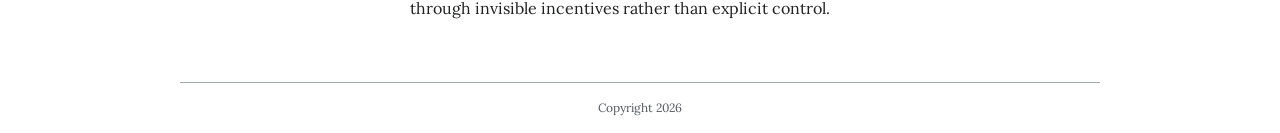
==== commit 8ec66ea6: "trying to fix  responisive issues" ====
--- a/index.html
+++ b/index.html
@@ -21,11 +21,15 @@
     <body>
         <div class="page-wrapper">
         <header>
+            <div style="display:flex; align-items:center; justify-content:space-between;">
+            <button id="menu-button">☰</button>
             <h1>Dr. Elias Hartmann</h1>
             <div class="tooltip-wrapper">
-            <button id="menu-button">☰</button>
+
             <div id="menu-tooltip" class="tooltip" style="display:none">The table of contents moved here</div>
-            </header>
+            </div>
+            </div>  
+        </header>
             <nav>
                 <div class="nav-header">
                     <span>Contents</span> 
--- a/css/style.css
+++ b/css/style.css
@@ -226,7 +226,7 @@
     cursor: pointer;
     background: none;
     border: none;
-    display: none;
+    display: none
 }
 
 .hidden {
--- a/css/mobile.css
+++ b/css/mobile.css
@@ -6,32 +6,36 @@
     font-size: 14px;
 }
 
-/*
+
  nav {
     position: static;
     width: 100%;
-    margin-bottom: 20px;
-    font-size: 18px;
-} */
+    grid-column: 1;
+    grid-row: auto;
+    margin-bottom: 15px;
+    border-bottom: 2px solid var(--border-color);
+    font-size: 15px;
+    display: none;
+}
 
 
 footer {
     grid-column: 1;
+    align-items: center;
 }
 
 .page-wrapper {
     display: grid;
     grid-template-columns: 1fr;
     grid-template-rows: auto;
-   
+    padding: 0 15px;
+    overflow: visible;
+    column-gap: 0;
 }   
 
 #menu-button {
     display: block; 
 
-}
-nav {
-    display: none;
 }
 
 figure.infobox {
@@ -40,4 +44,15 @@
     width: 100%;    
 }
     
+header {
+    grid-column: 1;
+    grid-row: 2;
+    margin-bottom: 0;
+    padding: 10px 0;
+}
 
+main {
+    grid-column: 1;
+    grid-row: 3;
+    overflow: visible;
+}
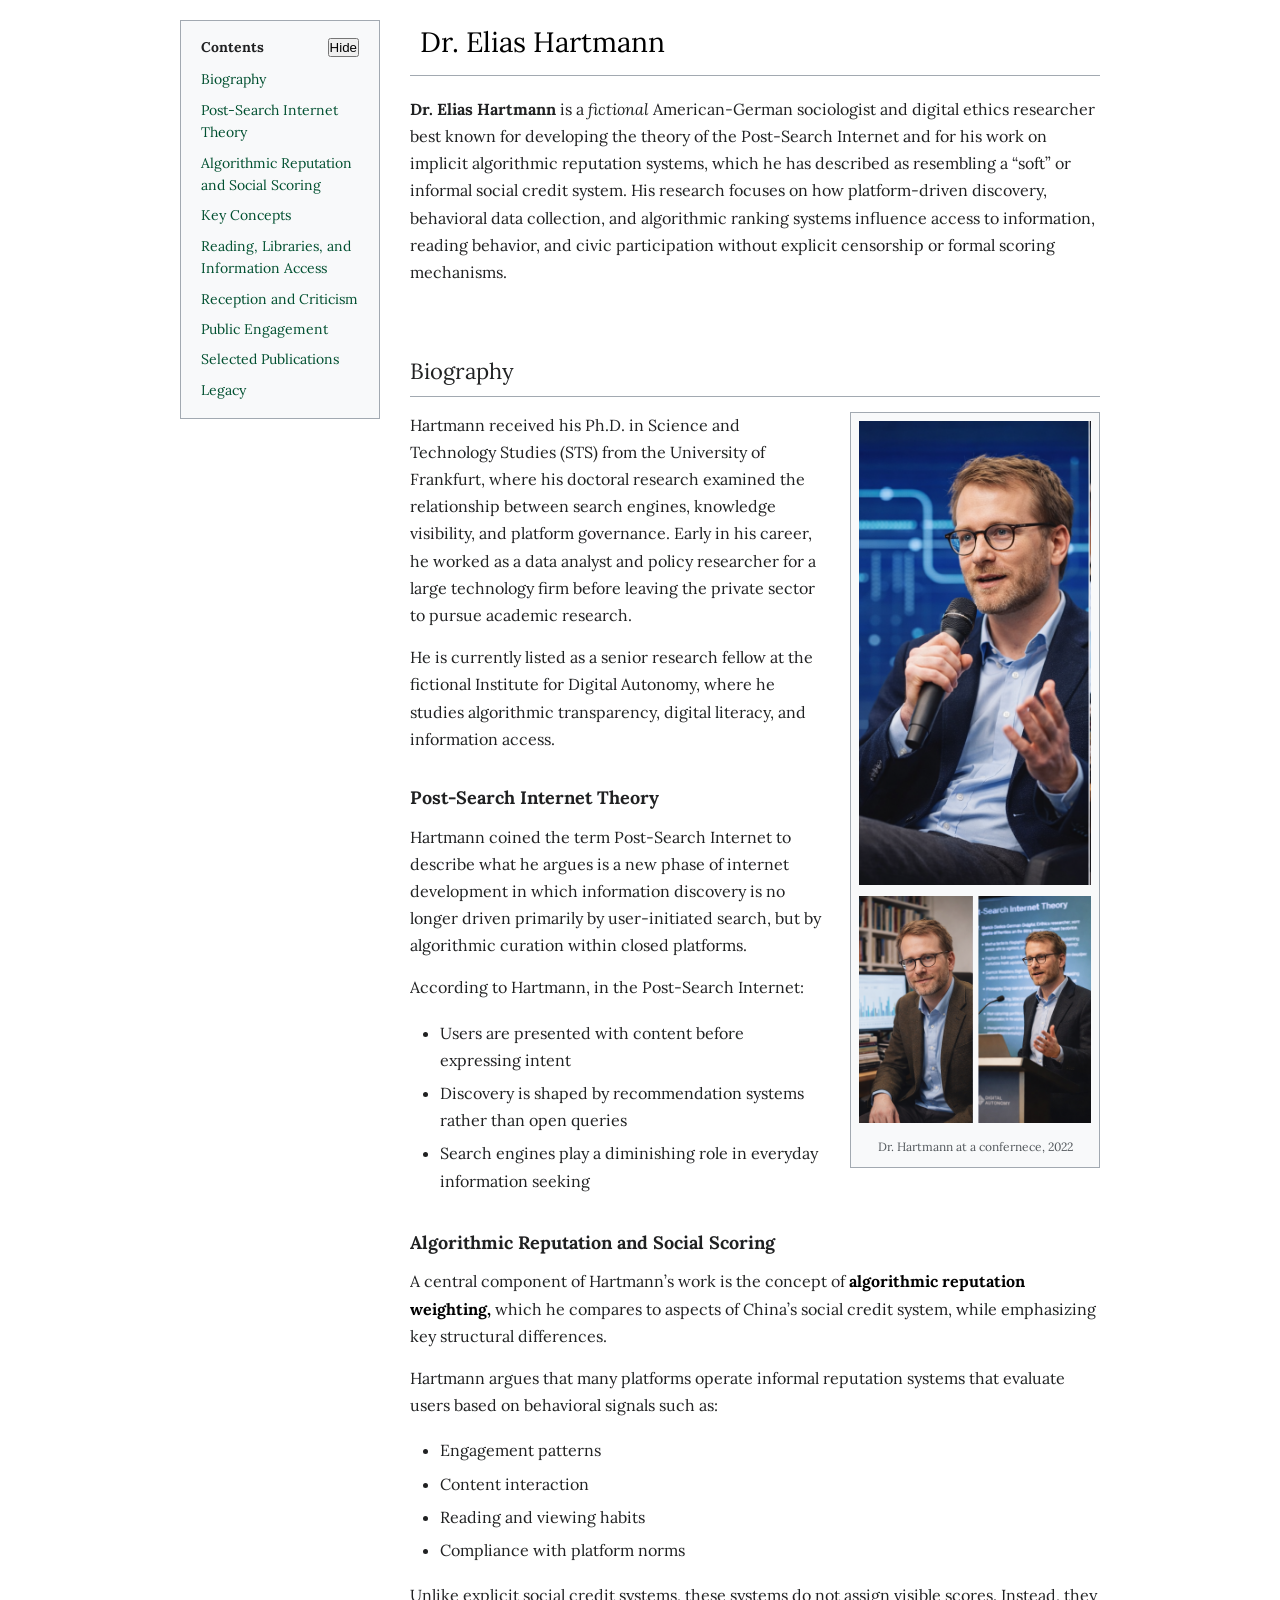
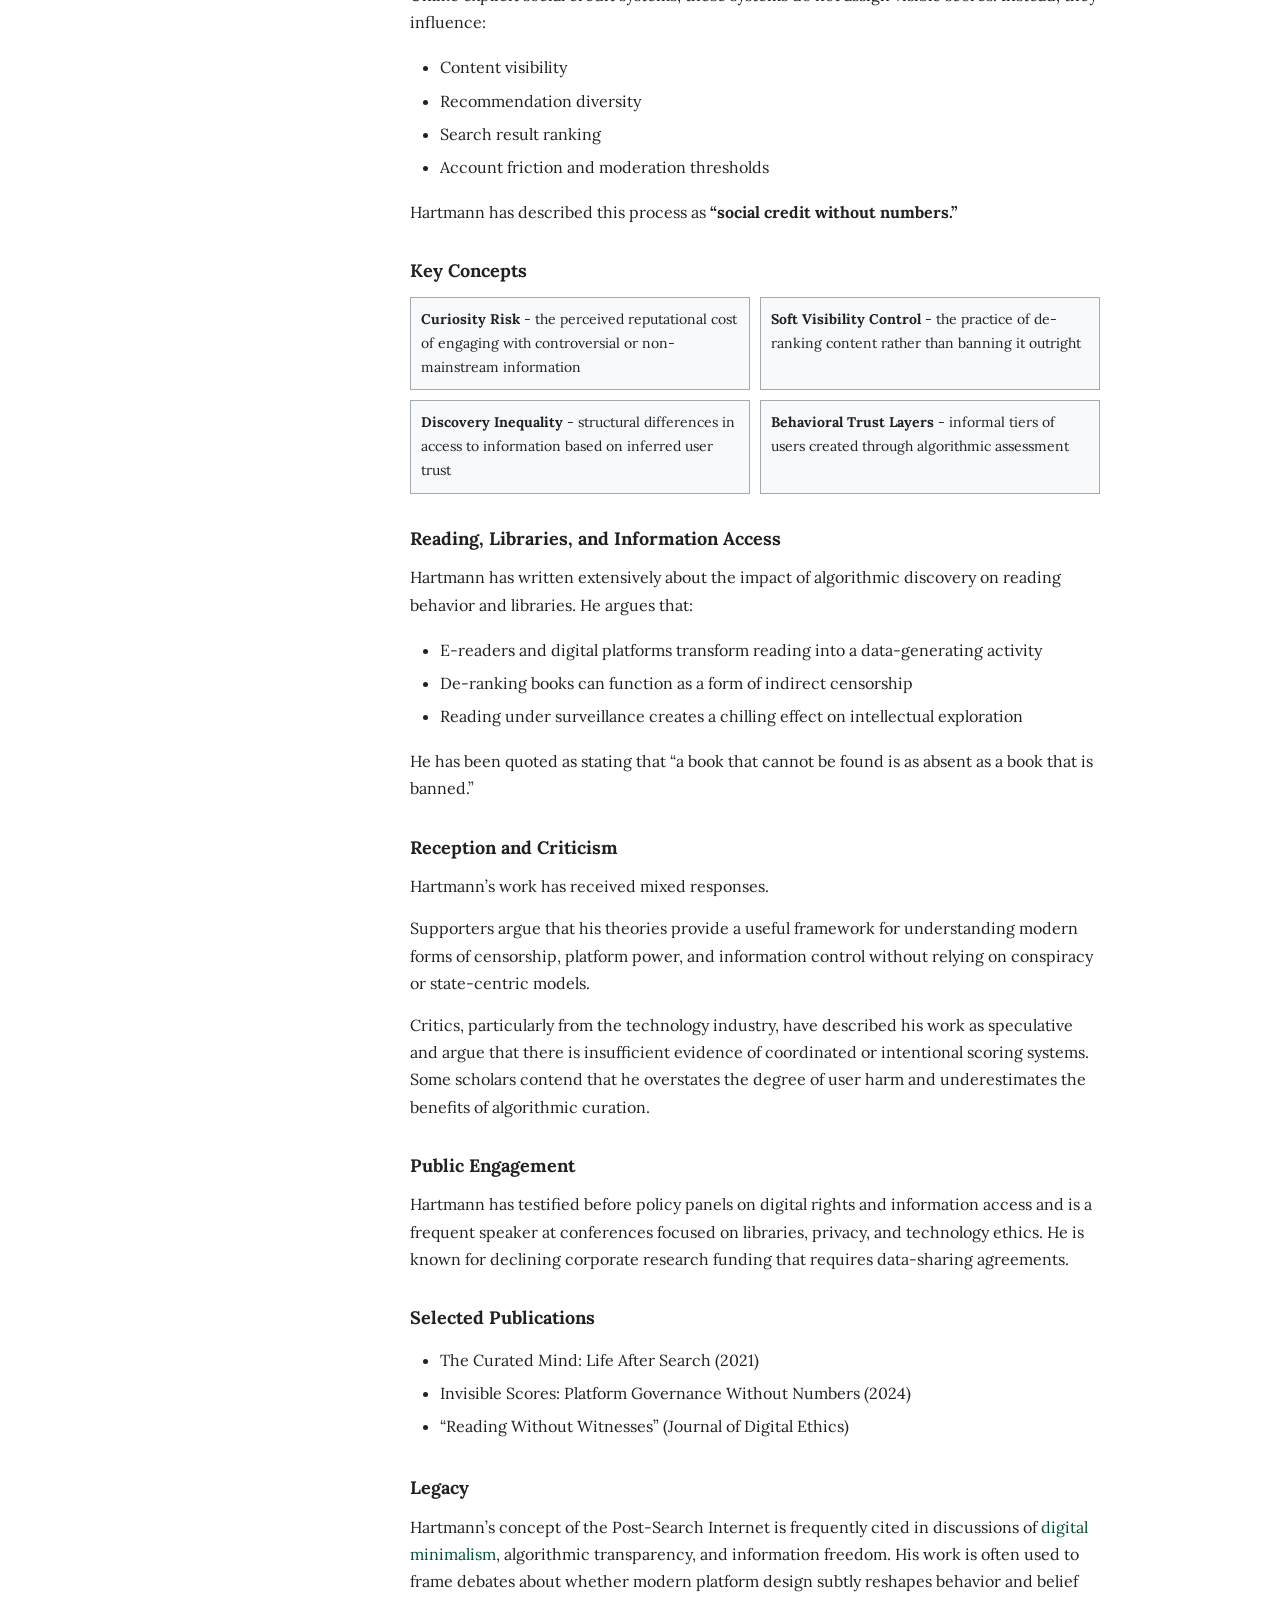
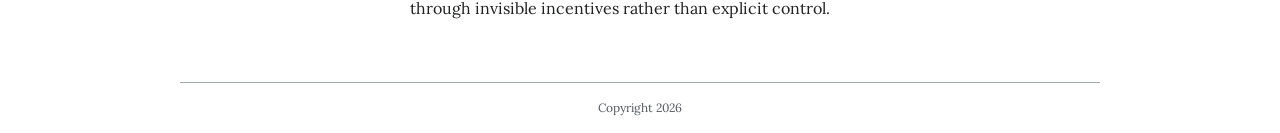
==== commit 617023b1: "fixed tool tip position on mobile view" ====
--- a/index.html
+++ b/index.html
@@ -21,13 +21,12 @@
     <body>
         <div class="page-wrapper">
         <header>
-            <div style="display:flex; align-items:center; justify-content:space-between;">
+            <div style="display:flex; align-items:center; gap: 10px;">
+                <div class="tooltip-wrapper">
             <button id="menu-button">☰</button>
+             <div id="menu-tooltip" class="tooltip" style="display:none">The table of contents moved here</div>
+            </div>
             <h1>Dr. Elias Hartmann</h1>
-            <div class="tooltip-wrapper">
-
-            <div id="menu-tooltip" class="tooltip" style="display:none">The table of contents moved here</div>
-            </div>
             </div>  
         </header>
             <nav>
--- a/css/style.css
+++ b/css/style.css
@@ -49,6 +49,7 @@
 .tooltip-wrapper {
     position: relative;
     display: inline-block;
+    width: fit-content;
 }   
 
 .tooltip {
--- a/css/mobile.css
+++ b/css/mobile.css
@@ -28,9 +28,6 @@
     display: grid;
     grid-template-columns: 1fr;
     grid-template-rows: auto;
-    padding: 0 15px;
-    overflow: visible;
-    column-gap: 0;
 }   
 
 #menu-button {
